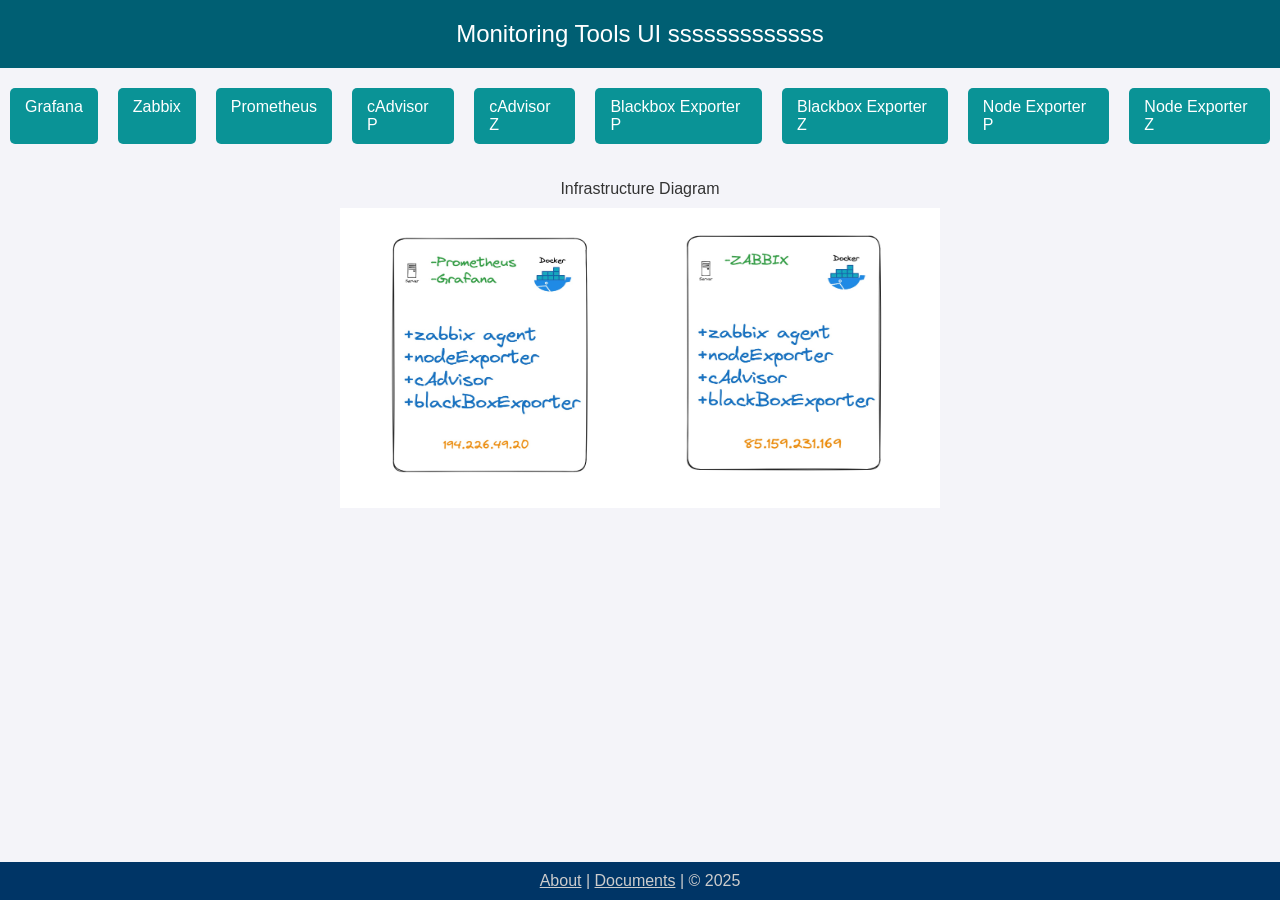
==== index.html @ 57e3c12e "Header content fixed" ====
<!DOCTYPE html>
<html lang="en">
<head>
    <meta charset="UTF-8">
    <meta name="viewport" content="width=device-width, user-scalable=no, initial-scale=1.0, maximum-scale=1.0, minimum-scale=1.0">
    <meta http-equiv="X-UA-Compatible" content="ie=edge">
    <link rel="stylesheet" href="style.css">
    <title>Monitoring Tools UI</title>
</head>
<body>
    <header>Monitoring Tools UI sssssssssssss</header>
    <nav>
        <a href="http://194.226.49.20:3000/dashboards" target="_blank">Grafana</a>
        <a href="http://85.159.231.169:8080/zabbix.php?action=dashboard.view&dashboardid=342" target="_blank">Zabbix</a>
        <a href="http://194.226.49.20:9090/targets?search=" target="_blank">Prometheus</a>
        <a href="http://194.226.49.20:8081/containers/" target="_blank">cAdvisor P</a>
        <a href="http://85.159.231.169:8081/containers/" target="_blank">cAdvisor Z</a>
        <a href="http://194.226.49.20:9115" target="_blank">Blackbox Exporter P</a>
        <a href="http://85.159.231.169:9115" target="_blank">Blackbox Exporter Z</a>
        <a href="http://194.226.49.20:9100" target="_blank">Node Exporter P</a>
        <a href="http://85.159.231.169:9100" target="_blank">Node Exporter Z</a>
    </nav>
    <section class="picture" style="text-align: center;">
        <p class="picture-title">Infrastructure Diagram</p>
        <img id="myImg" src="assets/infra.jpg" alt="Infrastructure Diagram" width="600" height="300">
    </section>

    <div id="myModal" class="popup">
        <span class="close">&times;</span>
        <div class="popup-content">
            <img src="assets/infra.jpg" alt="Infrastructure Diagram">
        </div>
    </div>
    

    <footer>
        <a href="#" style="color: #ccc;">About</a> | 
        <a href="#" style="color: #ccc;">Documents</a> | 
        &copy; 2025
    </footer>
    <script src="app.js"></script>
</body>
</html>
---- style.css ----
body {
    font-family: Arial, sans-serif;
    margin: 0;
    padding: 0;
    background: #f4f4f9;
    color: #333;
}
header {
    background: #005f73;
    color: #fff;
    padding: 20px 20px;
    text-align: center;
    font-size: 24px;
}
nav {
    display: flex;
    justify-content: center;
    padding: 20px 0;
}
nav a {
    background: #0a9396;
    color: #fff;
    padding: 10px 15px;
    margin: 0 10px;
    text-decoration: none;
    border-radius: 5px;
    transition: background-color 0.3s;
    cursor: pointer;
}
nav a:hover {
    background-color: #94d2bd;
}
footer {
    background-color: #003566; /* Deep dark blue */
    color: #ccc; /* Gray text */
    text-align: center;
    padding: 10px 0;
    position: absolute;
    width: 100%;
    bottom: 0;
}


.picture {
    text-align: center;
}
.picture-title {
    margin-bottom: 10px;
}
.popup {
    display: none;
    position: fixed;
    z-index: 999;
    padding-top: 100px;
    left: 0;
    top: 0;
    width: 100%;
    height: 100%;
    overflow: auto;
    background-color: rgba(0, 0, 0, 0.8);
}
.popup-content {
    margin: auto;
    display: block;
    width: 90%;
    max-width: 1200px;
}
.popup-content img {
    width: 100%;
    height: auto;
}
.close {
    position: absolute;
    top: 50px;
    right: 100px;
    color: white;
    font-size: 35px;
    font-weight: bold;
    transition: 0.3s;
    cursor: pointer;
}
.close:hover {
    color: #bbb;
}

.picture img, .popup-content img {
    cursor: pointer;
}
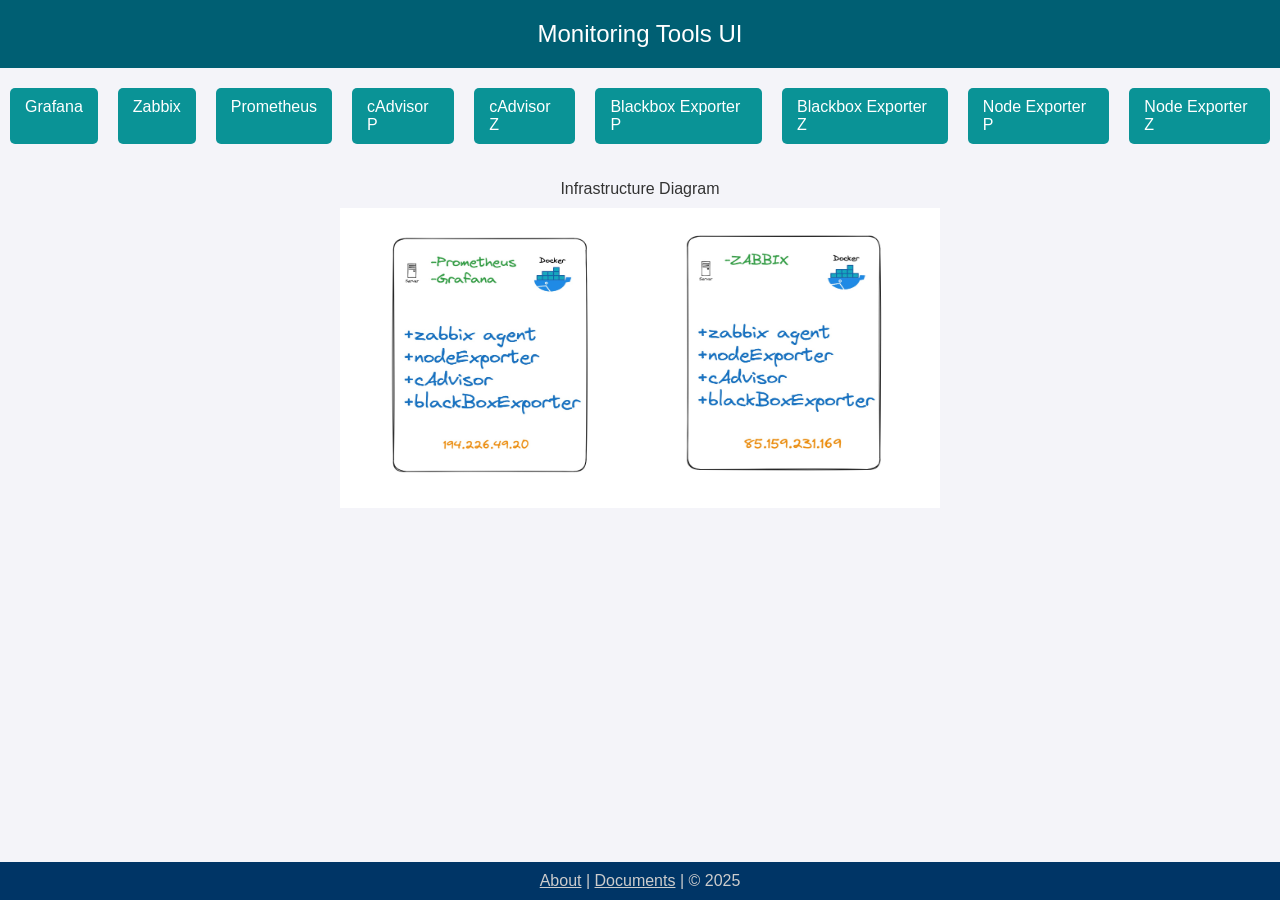
==== commit 3c52c15f: "Header content fixed" ====
--- a/index.html
+++ b/index.html
@@ -8,7 +8,7 @@
     <title>Monitoring Tools UI</title>
 </head>
 <body>
-    <header>Monitoring Tools UI sssssssssssss</header>
+    <header>Monitoring Tools UI</header>
     <nav>
         <a href="http://194.226.49.20:3000/dashboards" target="_blank">Grafana</a>
         <a href="http://85.159.231.169:8080/zabbix.php?action=dashboard.view&dashboardid=342" target="_blank">Zabbix</a>
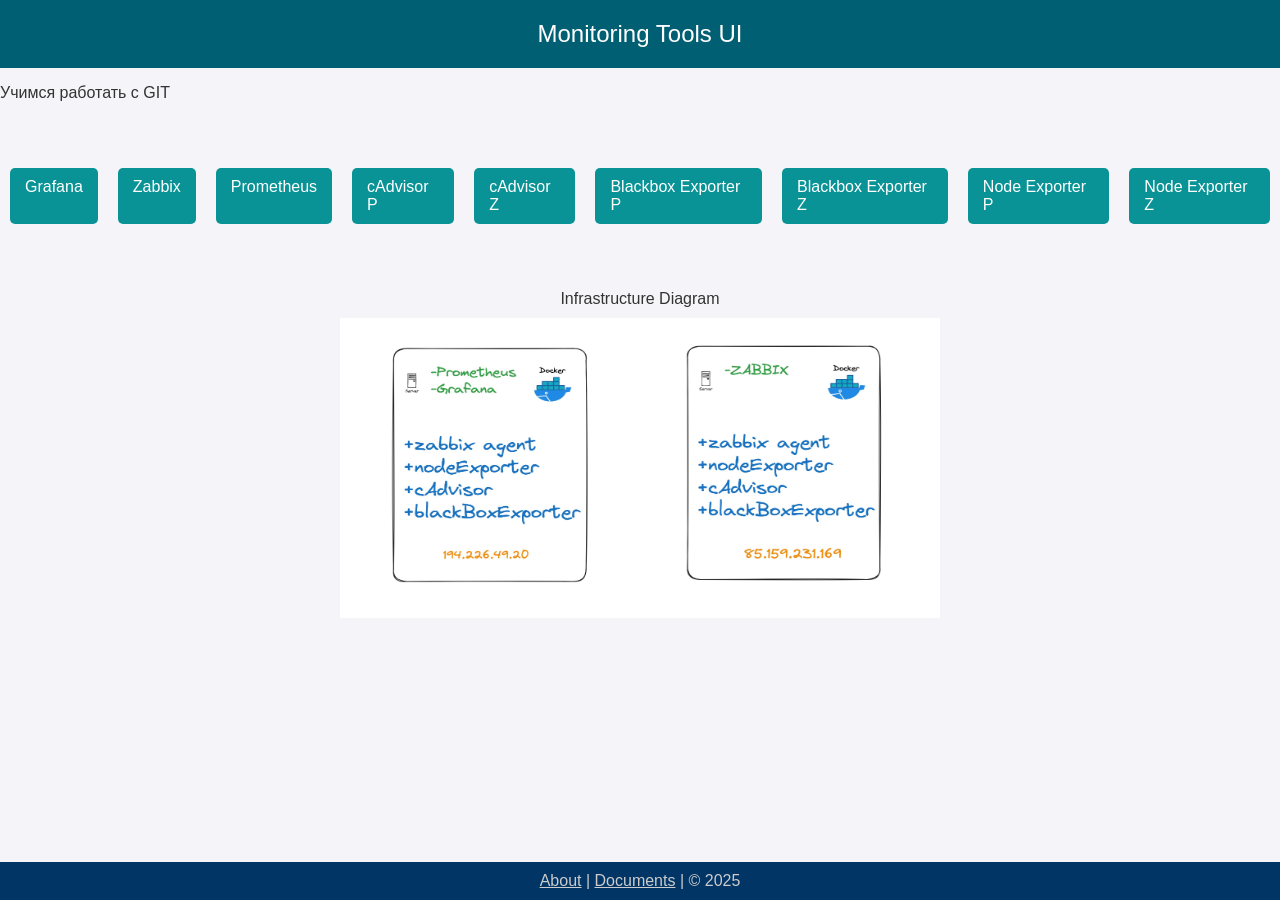
==== commit 26faef74: "учеба работе с GIT" ====
--- a/index.html
+++ b/index.html
@@ -9,6 +9,7 @@
 </head>
 <body>
     <header>Monitoring Tools UI</header>
+    <p>Учимся работать с GIT</p>
     <nav>
         <a href="http://194.226.49.20:3000/dashboards" target="_blank">Grafana</a>
         <a href="http://85.159.231.169:8080/zabbix.php?action=dashboard.view&dashboardid=342" target="_blank">Zabbix</a>
--- a/style.css
+++ b/style.css
@@ -15,7 +15,7 @@
 nav {
     display: flex;
     justify-content: center;
-    padding: 20px 0;
+    padding: 50px 0;
 }
 nav a {
     background: #0a9396;
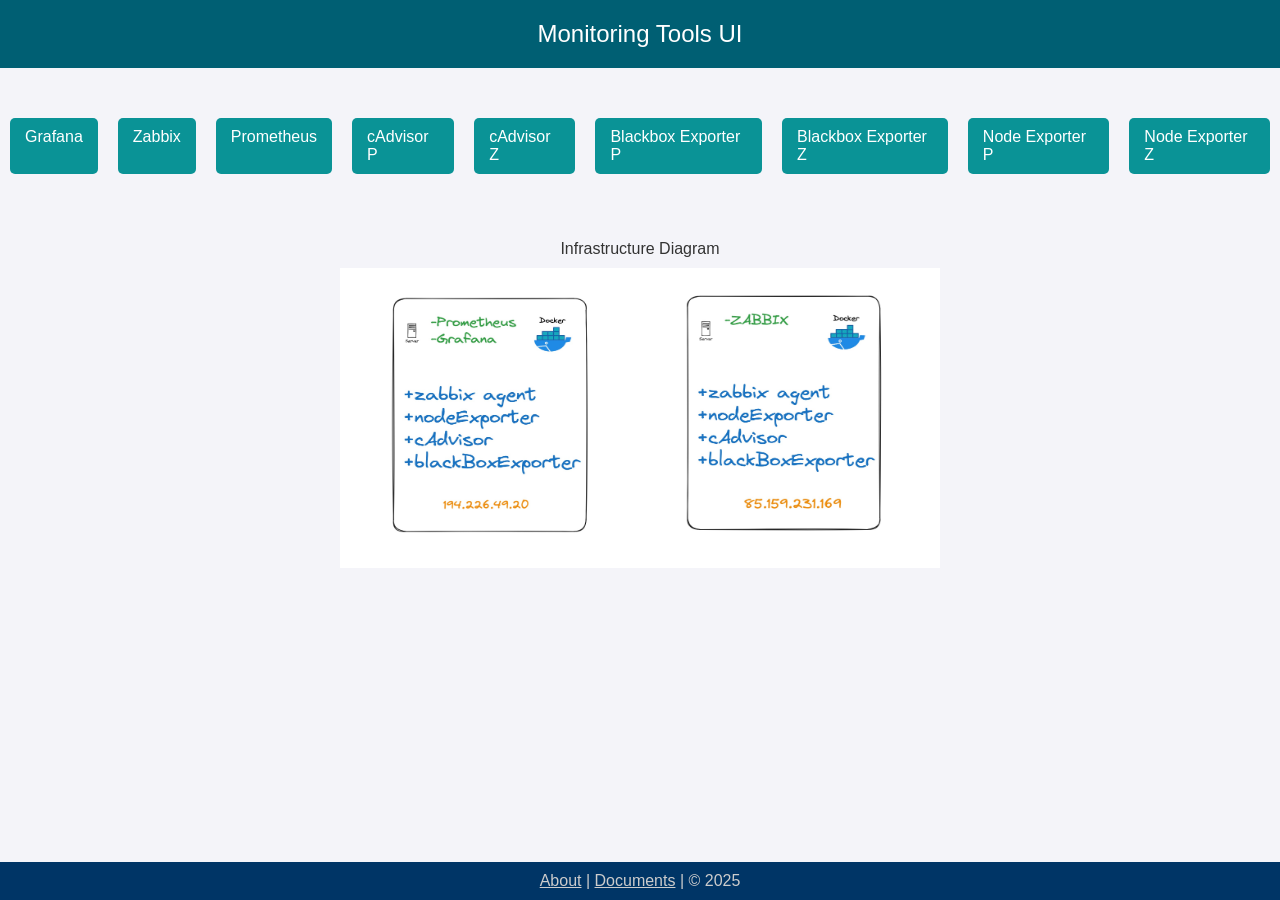
==== commit 4b413769: "учеба работе с GIT-2 version 2.0" ====
--- a/index.html
+++ b/index.html
@@ -9,7 +9,6 @@
 </head>
 <body>
     <header>Monitoring Tools UI</header>
-    <p>Учимся работать с GIT</p>
     <nav>
         <a href="http://194.226.49.20:3000/dashboards" target="_blank">Grafana</a>
         <a href="http://85.159.231.169:8080/zabbix.php?action=dashboard.view&dashboardid=342" target="_blank">Zabbix</a>
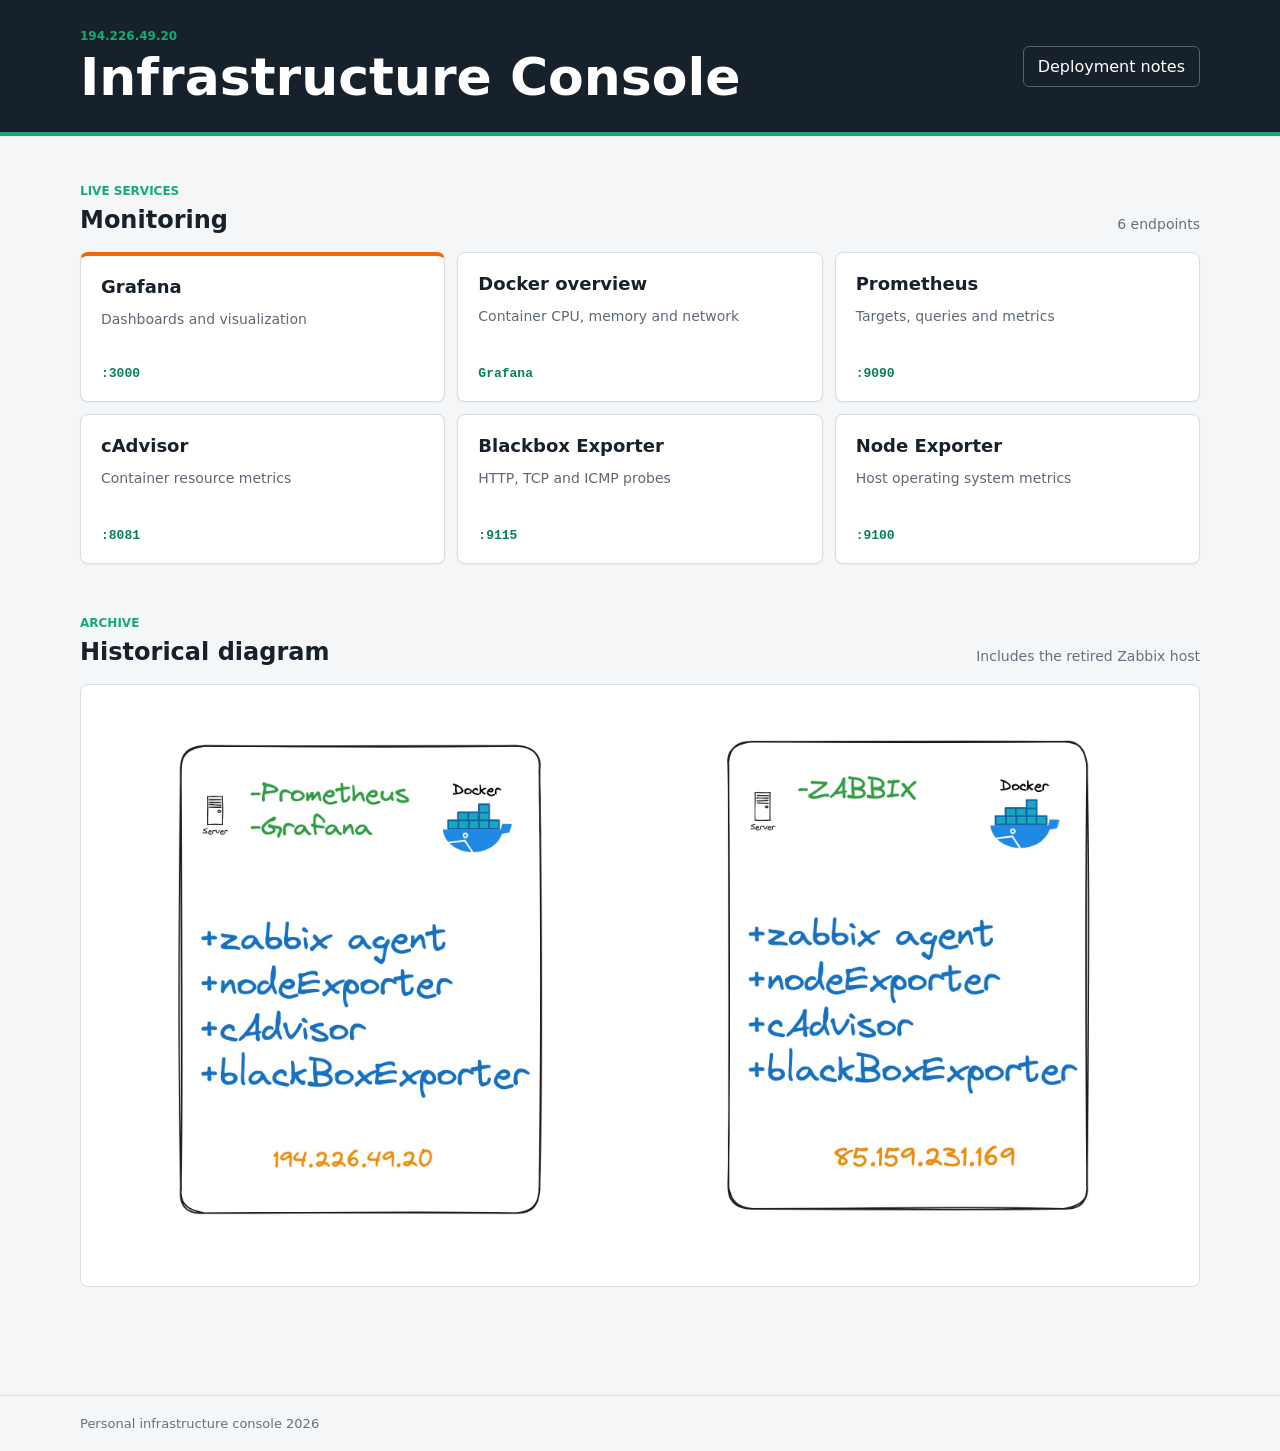
==== commit d3879243: "Refresh infrastructure console" ====
--- a/index.html
+++ b/index.html
@@ -1,43 +1,96 @@
-<!DOCTYPE html>
+<!doctype html>
 <html lang="en">
 <head>
-    <meta charset="UTF-8">
-    <meta name="viewport" content="width=device-width, user-scalable=no, initial-scale=1.0, maximum-scale=1.0, minimum-scale=1.0">
-    <meta http-equiv="X-UA-Compatible" content="ie=edge">
+    <meta charset="utf-8">
+    <meta name="viewport" content="width=device-width, initial-scale=1">
+    <meta name="description" content="Quick access to monitoring services running on the infrastructure host.">
     <link rel="stylesheet" href="style.css">
-    <title>Monitoring Tools UI</title>
+    <title>Infrastructure Console</title>
 </head>
 <body>
-    <header>Monitoring Tools UI</header>
-    <nav>
-        <a href="http://194.226.49.20:3000/dashboards" target="_blank">Grafana</a>
-        <a href="http://85.159.231.169:8080/zabbix.php?action=dashboard.view&dashboardid=342" target="_blank">Zabbix</a>
-        <a href="http://194.226.49.20:9090/targets?search=" target="_blank">Prometheus</a>
-        <a href="http://194.226.49.20:8081/containers/" target="_blank">cAdvisor P</a>
-        <a href="http://85.159.231.169:8081/containers/" target="_blank">cAdvisor Z</a>
-        <a href="http://194.226.49.20:9115" target="_blank">Blackbox Exporter P</a>
-        <a href="http://85.159.231.169:9115" target="_blank">Blackbox Exporter Z</a>
-        <a href="http://194.226.49.20:9100" target="_blank">Node Exporter P</a>
-        <a href="http://85.159.231.169:9100" target="_blank">Node Exporter Z</a>
-    </nav>
-    <section class="picture" style="text-align: center;">
-        <p class="picture-title">Infrastructure Diagram</p>
-        <img id="myImg" src="assets/infra.jpg" alt="Infrastructure Diagram" width="600" height="300">
-    </section>
+    <header class="site-header">
+        <div class="header-inner">
+            <div>
+                <p class="eyebrow">194.226.49.20</p>
+                <h1>Infrastructure Console</h1>
+            </div>
+            <a class="docs-link" href="docs.html">Deployment notes</a>
+        </div>
+    </header>
 
-    <div id="myModal" class="popup">
-        <span class="close">&times;</span>
-        <div class="popup-content">
-            <img src="assets/infra.jpg" alt="Infrastructure Diagram">
+    <main>
+        <section class="services" aria-labelledby="services-title">
+            <div class="section-heading">
+                <div>
+                    <p class="eyebrow">Live services</p>
+                    <h2 id="services-title">Monitoring</h2>
+                </div>
+                <p class="service-count">6 endpoints</p>
+            </div>
+
+            <nav class="service-grid" aria-label="Monitoring services">
+                <a class="service-card primary" href="http://194.226.49.20:3000/dashboards" target="_blank" rel="noopener noreferrer">
+                    <span class="service-name">Grafana</span>
+                    <span class="service-description">Dashboards and visualization</span>
+                    <span class="service-port">:3000</span>
+                </a>
+                <a class="service-card" href="http://194.226.49.20:3000/d/1bI4P-xiz/docker-containers-overview" target="_blank" rel="noopener noreferrer">
+                    <span class="service-name">Docker overview</span>
+                    <span class="service-description">Container CPU, memory and network</span>
+                    <span class="service-port">Grafana</span>
+                </a>
+                <a class="service-card" href="http://194.226.49.20:9090/targets" target="_blank" rel="noopener noreferrer">
+                    <span class="service-name">Prometheus</span>
+                    <span class="service-description">Targets, queries and metrics</span>
+                    <span class="service-port">:9090</span>
+                </a>
+                <a class="service-card" href="http://194.226.49.20:8081/containers/" target="_blank" rel="noopener noreferrer">
+                    <span class="service-name">cAdvisor</span>
+                    <span class="service-description">Container resource metrics</span>
+                    <span class="service-port">:8081</span>
+                </a>
+                <a class="service-card" href="http://194.226.49.20:9115" target="_blank" rel="noopener noreferrer">
+                    <span class="service-name">Blackbox Exporter</span>
+                    <span class="service-description">HTTP, TCP and ICMP probes</span>
+                    <span class="service-port">:9115</span>
+                </a>
+                <a class="service-card" href="http://194.226.49.20:9100/metrics" target="_blank" rel="noopener noreferrer">
+                    <span class="service-name">Node Exporter</span>
+                    <span class="service-description">Host operating system metrics</span>
+                    <span class="service-port">:9100</span>
+                </a>
+            </nav>
+        </section>
+
+        <section class="diagram-section" aria-labelledby="diagram-title">
+            <div class="section-heading">
+                <div>
+                    <p class="eyebrow">Archive</p>
+                    <h2 id="diagram-title">Historical diagram</h2>
+                </div>
+                <p class="archive-note">Includes the retired Zabbix host</p>
+            </div>
+            <button class="diagram-button" type="button" aria-haspopup="dialog" aria-controls="diagram-dialog">
+                <img src="assets/infra.jpg" alt="Historical diagram with Prometheus and retired Zabbix monitoring hosts">
+            </button>
+        </section>
+    </main>
+
+    <dialog id="diagram-dialog" aria-labelledby="dialog-title">
+        <div class="dialog-header">
+            <div>
+                <p class="eyebrow">Archive</p>
+                <h2 id="dialog-title">Historical infrastructure diagram</h2>
+            </div>
+            <button class="close-button" type="button" aria-label="Close diagram">&times;</button>
         </div>
-    </div>
-    
+        <img src="assets/infra.jpg" alt="Historical diagram with Prometheus and retired Zabbix monitoring hosts">
+    </dialog>
 
     <footer>
-        <a href="#" style="color: #ccc;">About</a> | 
-        <a href="#" style="color: #ccc;">Documents</a> | 
-        &copy; 2025
+        <p>Personal infrastructure console <span id="current-year"></span></p>
     </footer>
+
     <script src="app.js"></script>
 </body>
 </html>
--- a/style.css
+++ b/style.css
@@ -1,88 +1,289 @@
+:root {
+    color-scheme: light;
+    font-family: Inter, ui-sans-serif, system-ui, -apple-system, BlinkMacSystemFont, "Segoe UI", sans-serif;
+    background: #f4f6f8;
+    color: #17212b;
+    font-synthesis: none;
+}
+
+* {
+    box-sizing: border-box;
+}
+
 body {
-    font-family: Arial, sans-serif;
+    min-width: 320px;
+    min-height: 100vh;
     margin: 0;
+    display: flex;
+    flex-direction: column;
+    background: #f4f6f8;
+}
+
+a {
+    color: inherit;
+}
+
+.site-header {
+    background: #17212b;
+    color: #fff;
+    border-bottom: 4px solid #19a974;
+}
+
+.header-inner,
+main,
+footer p {
+    width: min(1120px, calc(100% - 40px));
+    margin: 0 auto;
+}
+
+.header-inner {
+    min-height: 132px;
+    display: flex;
+    align-items: center;
+    justify-content: space-between;
+    gap: 24px;
+}
+
+h1,
+h2,
+p {
+    margin-top: 0;
+}
+
+h1 {
+    margin-bottom: 0;
+    font-size: clamp(2rem, 5vw, 3.25rem);
+    line-height: 1;
+    letter-spacing: 0;
+}
+
+h2 {
+    margin-bottom: 0;
+    font-size: 1.5rem;
+    letter-spacing: 0;
+}
+
+.eyebrow {
+    margin-bottom: 8px;
+    color: #19a974;
+    font-size: 0.75rem;
+    font-weight: 800;
+    letter-spacing: 0;
+    text-transform: uppercase;
+}
+
+.docs-link {
+    padding: 10px 14px;
+    border: 1px solid #536170;
+    border-radius: 6px;
+    color: #fff;
+    text-decoration: none;
+    white-space: nowrap;
+}
+
+.docs-link:hover,
+.docs-link:focus-visible {
+    border-color: #19a974;
+    background: #22303d;
+}
+
+main {
+    flex: 1;
+    padding: 48px 0 56px;
+}
+
+.services,
+.diagram-section {
+    margin-bottom: 52px;
+}
+
+.section-heading {
+    margin-bottom: 18px;
+    display: flex;
+    align-items: end;
+    justify-content: space-between;
+    gap: 24px;
+}
+
+.service-count,
+.archive-note {
+    margin-bottom: 2px;
+    color: #65717d;
+    font-size: 0.875rem;
+}
+
+.service-grid {
+    display: grid;
+    grid-template-columns: repeat(3, minmax(0, 1fr));
+    gap: 12px;
+}
+
+.service-card {
+    min-height: 150px;
+    padding: 20px;
+    display: grid;
+    grid-template-rows: auto 1fr auto;
+    gap: 12px;
+    border: 1px solid #d5dce2;
+    border-radius: 8px;
+    background: #fff;
+    text-decoration: none;
+    box-shadow: 0 1px 2px rgba(23, 33, 43, 0.05);
+    transition: border-color 160ms ease, box-shadow 160ms ease, transform 160ms ease;
+}
+
+.service-card:hover,
+.service-card:focus-visible {
+    border-color: #19a974;
+    box-shadow: 0 8px 24px rgba(23, 33, 43, 0.1);
+    transform: translateY(-2px);
+}
+
+.service-card:focus-visible,
+.docs-link:focus-visible,
+.diagram-button:focus-visible,
+.close-button:focus-visible {
+    outline: 3px solid rgba(25, 169, 116, 0.35);
+    outline-offset: 3px;
+}
+
+.service-card.primary {
+    border-top: 4px solid #f46800;
+}
+
+.service-name {
+    font-size: 1.125rem;
+    font-weight: 750;
+}
+
+.service-description {
+    color: #5d6975;
+    font-size: 0.875rem;
+    line-height: 1.5;
+}
+
+.service-port {
+    color: #087f5b;
+    font-family: ui-monospace, SFMono-Regular, Menlo, Consolas, monospace;
+    font-size: 0.8125rem;
+    font-weight: 700;
+}
+
+.diagram-button {
+    width: 100%;
     padding: 0;
-    background: #f4f4f9;
-    color: #333;
-}
-header {
-    background: #005f73;
-    color: #fff;
-    padding: 20px 20px;
-    text-align: center;
-    font-size: 24px;
-}
-nav {
-    display: flex;
-    justify-content: center;
-    padding: 50px 0;
-}
-nav a {
-    background: #0a9396;
-    color: #fff;
-    padding: 10px 15px;
-    margin: 0 10px;
-    text-decoration: none;
-    border-radius: 5px;
-    transition: background-color 0.3s;
-    cursor: pointer;
-}
-nav a:hover {
-    background-color: #94d2bd;
-}
-footer {
-    background-color: #003566; /* Deep dark blue */
-    color: #ccc; /* Gray text */
-    text-align: center;
-    padding: 10px 0;
-    position: absolute;
-    width: 100%;
-    bottom: 0;
-}
-
-
-.picture {
-    text-align: center;
-}
-.picture-title {
-    margin-bottom: 10px;
-}
-.popup {
-    display: none;
-    position: fixed;
-    z-index: 999;
-    padding-top: 100px;
-    left: 0;
-    top: 0;
-    width: 100%;
-    height: 100%;
-    overflow: auto;
-    background-color: rgba(0, 0, 0, 0.8);
-}
-.popup-content {
-    margin: auto;
+    overflow: hidden;
     display: block;
-    width: 90%;
-    max-width: 1200px;
-}
-.popup-content img {
+    border: 1px solid #d5dce2;
+    border-radius: 8px;
+    background: #fff;
+    cursor: zoom-in;
+}
+
+.diagram-button img {
     width: 100%;
     height: auto;
-}
-.close {
-    position: absolute;
-    top: 50px;
-    right: 100px;
-    color: white;
-    font-size: 35px;
-    font-weight: bold;
-    transition: 0.3s;
+    display: block;
+}
+
+dialog {
+    width: min(1200px, calc(100% - 40px));
+    max-height: calc(100vh - 40px);
+    padding: 0;
+    border: 0;
+    border-radius: 8px;
+    background: #fff;
+    box-shadow: 0 24px 80px rgba(0, 0, 0, 0.35);
+}
+
+dialog::backdrop {
+    background: rgba(11, 18, 24, 0.82);
+}
+
+.dialog-header {
+    padding: 18px 20px;
+    display: flex;
+    align-items: center;
+    justify-content: space-between;
+    gap: 20px;
+    border-bottom: 1px solid #e1e6ea;
+}
+
+.dialog-header h2 {
+    font-size: 1.125rem;
+}
+
+.close-button {
+    width: 40px;
+    height: 40px;
+    flex: 0 0 40px;
+    border: 0;
+    border-radius: 6px;
+    background: #edf1f4;
+    color: #17212b;
+    font-size: 1.75rem;
+    line-height: 1;
     cursor: pointer;
 }
-.close:hover {
-    color: #bbb;
-}
-
-.picture img, .popup-content img {
-    cursor: pointer;
-}+
+dialog > img {
+    width: 100%;
+    height: auto;
+    display: block;
+}
+
+footer {
+    padding: 20px 0;
+    border-top: 1px solid #d5dce2;
+    color: #65717d;
+    font-size: 0.8125rem;
+}
+
+footer p {
+    margin-bottom: 0;
+}
+
+@media (max-width: 800px) {
+    .service-grid {
+        grid-template-columns: repeat(2, minmax(0, 1fr));
+    }
+}
+
+@media (max-width: 560px) {
+    .header-inner,
+    main,
+    footer p {
+        width: min(100% - 28px, 1120px);
+    }
+
+    .header-inner {
+        min-height: 150px;
+        align-items: flex-start;
+        justify-content: center;
+        flex-direction: column;
+    }
+
+    main {
+        padding-top: 36px;
+    }
+
+    .section-heading {
+        align-items: flex-start;
+        flex-direction: column;
+        gap: 8px;
+    }
+
+    .service-grid {
+        grid-template-columns: 1fr;
+    }
+
+    .service-card {
+        min-height: 132px;
+    }
+}
+
+@media (prefers-reduced-motion: reduce) {
+    .service-card {
+        transition: none;
+    }
+}
